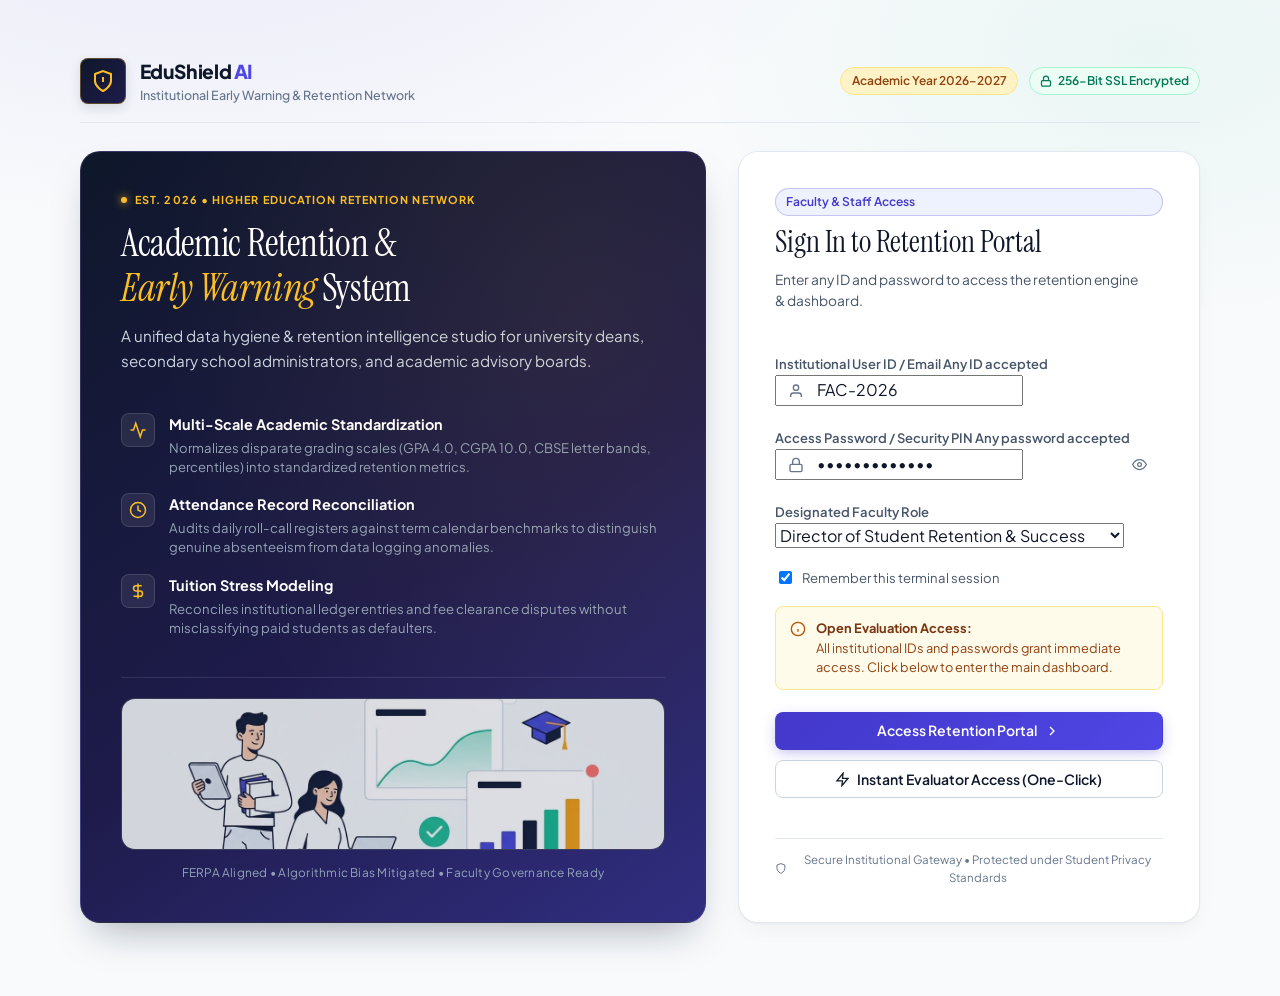
==== index.html @ 56a429da "Support root static files and robust fallback serving for Vercel deployment" ====
<!DOCTYPE html>
<html lang="en">

<head>
  <meta charset="UTF-8">
  <meta name="viewport" content="width=device-width, initial-scale=1.0">
  <meta name="theme-color" content="#0f172a">
  <title>Faculty Portal Sign In &mdash; EduShield AI</title>
  <meta name="description"
    content="Authorized institutional sign-in for EduShield AI Student Dropout Predictor and Python Data Cleaning Studio.">
  <link rel="icon" href="favicon.ico" sizes="any">
  <link rel="icon" type="image/svg+xml" href="favicon.svg">
  <link rel="preconnect" href="https://fonts.googleapis.com">
  <link rel="preconnect" href="https://fonts.gstatic.com" crossorigin>
  <link
    href="https://fonts.googleapis.com/css2?family=Instrument+Serif:ital@0;1&family=JetBrains+Mono:wght@400;500;600&family=Plus+Jakarta+Sans:wght@400;500;600;700;800&display=swap"
    rel="stylesheet">
  <link rel="stylesheet" href="styles.css?v=2.0">
</head>

<body class="login-page-body">
  <!-- Dedicated Institutional Login Portal -->
  <div id="login-portal" class="login-portal" role="region" aria-label="Institutional Authentication Portal">
    <div class="login-container">

      <div class="login-top-bar">
        <div class="institutional-brand">
          <span class="institutional-crest" aria-hidden="true">
            <svg viewBox="0 0 24 24" width="24" height="24" fill="none" stroke="currentColor" stroke-width="2">
              <path d="M12 22s8-4 8-10V5l-8-3-8 3v7c0 6 8 10 8 10z" />
              <path d="M12 8v5M12 16h.01" />
            </svg>
          </span>
          <div>
            <span class="institutional-title">EduShield <span class="brand-accent">AI</span></span>
            <span class="institutional-sub">Institutional Early Warning &amp; Retention Network</span>
          </div>
        </div>
        <div class="institutional-meta">
          <span class="badge badge-classic-gold">Academic Year 2026–2027</span>
          <span class="badge badge-teal">
            <svg viewBox="0 0 24 24" width="12" height="12" fill="none" stroke="currentColor" stroke-width="2.5">
              <rect width="18" height="11" x="3" y="11" rx="2" ry="2" />
              <path d="M7 11V7a5 5 0 0 1 10 0v4" />
            </svg>
            256-Bit SSL Encrypted
          </span>
        </div>
      </div>

      <div class="login-grid">
        <!-- Classic Editorial Column -->
        <div class="login-editorial">
          <div class="editorial-header">
            <div class="editorial-crest-tag">
              <span class="crest-dot"></span>
              <span>EST. 2026 &bull; HIGHER EDUCATION RETENTION NETWORK</span>
            </div>
            <h1 class="editorial-title">
              Academic Retention &amp; <em>Early Warning</em> System
            </h1>
            <p class="editorial-lead">
              A unified data hygiene &amp; retention intelligence studio for university deans, secondary school
              administrators, and academic advisory boards.
            </p>
          </div>

          <div class="editorial-features">
            <div class="editorial-feature-item">
              <span class="feat-icon" aria-hidden="true">
                <svg viewBox="0 0 24 24" width="18" height="18" fill="none" stroke="currentColor" stroke-width="2">
                  <path d="M22 12h-4l-3 9L9 3l-3 9H2" />
                </svg>
              </span>
              <div>
                <strong>Multi-Scale Academic Standardization</strong>
                <p>Normalizes disparate grading scales (GPA 4.0, CGPA 10.0, CBSE letter bands, percentiles) into
                  standardized retention metrics.</p>
              </div>
            </div>
            <div class="editorial-feature-item">
              <span class="feat-icon" aria-hidden="true">
                <svg viewBox="0 0 24 24" width="18" height="18" fill="none" stroke="currentColor" stroke-width="2">
                  <circle cx="12" cy="12" r="10" />
                  <polyline points="12 6 12 12 16 14" />
                </svg>
              </span>
              <div>
                <strong>Attendance Record Reconciliation</strong>
                <p>Audits daily roll-call registers against term calendar benchmarks to distinguish genuine absenteeism
                  from data logging anomalies.</p>
              </div>
            </div>
            <div class="editorial-feature-item">
              <span class="feat-icon" aria-hidden="true">
                <svg viewBox="0 0 24 24" width="18" height="18" fill="none" stroke="currentColor" stroke-width="2">
                  <path d="M12 2v20M17 5H9.5a3.5 3.5 0 0 0 0 7h5a3.5 3.5 0 0 1 0 7H6" />
                </svg>
              </span>
              <div>
                <strong>Tuition Stress Modeling</strong>
                <p>Reconciles institutional ledger entries and fee clearance disputes without misclassifying paid
                  students as defaulters.</p>
              </div>
            </div>
          </div>

          <div class="editorial-footer">
            <div class="editorial-illustration-frame">
              <picture>
                <source srcset="assets/hero-illustration.webp" type="image/webp">
                <img src="assets/hero-illustration.jpg" alt="Institutional retention analytics workspace" width="480"
                  height="150" loading="lazy" class="editorial-thumb">
              </picture>
            </div>
            <div class="editorial-compliance-note">
              <span>FERPA Aligned</span> &bull; <span>Algorithmic Bias Mitigated</span> &bull; <span>Faculty Governance
                Ready</span>
            </div>
          </div>
        </div>

        <!-- Classic Login Form Card -->
        <div class="login-card card">
          <div class="login-card-header">
            <span class="badge badge-indigo">Faculty &amp; Staff Access</span>
            <h2 class="login-card-title">Sign In to Retention Portal</h2>
            <p class="login-card-sub">Enter any ID and password to access the retention engine &amp; dashboard.</p>
          </div>

          <form id="login-form" class="login-form" autocomplete="on">
            <div class="form-group">
              <label for="login-id-input" class="field-label">
                <span>Institutional User ID / Email</span>
                <span class="field-hint">Any ID accepted</span>
              </label>
              <div class="input-with-icon">
                <span class="input-icon" aria-hidden="true">
                  <svg viewBox="0 0 24 24" width="16" height="16" fill="none" stroke="currentColor" stroke-width="2">
                    <path d="M20 21v-2a4 4 0 0 0-4-4H8a4 4 0 0 0-4 4v2" />
                    <circle cx="12" cy="7" r="4" />
                  </svg>
                </span>
                <input type="text" id="login-id-input" name="username" class="input-field"
                  placeholder="e.g. FAC-2026 or dean@institution.edu" autocomplete="username" value="FAC-2026" required>
              </div>
            </div>

            <div class="form-group">
              <label for="login-password-input" class="field-label">
                <span>Access Password / Security PIN</span>
                <span class="field-hint">Any password accepted</span>
              </label>
              <div class="input-with-icon">
                <span class="input-icon" aria-hidden="true">
                  <svg viewBox="0 0 24 24" width="16" height="16" fill="none" stroke="currentColor" stroke-width="2">
                    <rect width="18" height="11" x="3" y="11" rx="2" ry="2" />
                    <path d="M7 11V7a5 5 0 0 1 10 0v4" />
                  </svg>
                </span>
                <input type="password" id="login-password-input" name="password" class="input-field"
                  placeholder="&bull;&bull;&bull;&bull;&bull;&bull;&bull;&bull;" autocomplete="current-password"
                  value="Retention2026" required>
                <button type="button" class="btn-toggle-pw" id="toggle-pw-btn" aria-label="Toggle password visibility">
                  <svg viewBox="0 0 24 24" width="15" height="15" fill="none" stroke="currentColor" stroke-width="2">
                    <path d="M1 12s4-8 11-8 11 8 11 8-4 8-11 8-11-8-11-8z" />
                    <circle cx="12" cy="12" r="3" />
                  </svg>
                </button>
              </div>
            </div>

            <div class="form-group">
              <label for="login-role-select" class="field-label">Designated Faculty Role</label>
              <select id="login-role-select" class="input-field select-field">
                <option value="Director of Student Retention &amp; Success" selected>Director of Student Retention &amp;
                  Success</option>
                <option value="Academic Advisory &amp; Counseling Board">Academic Advisory &amp; Counseling Board
                </option>
                <option value="Registrar &amp; Student Records Administration">Registrar &amp; Student Records
                  Administration</option>
                <option value="School Principal / Department Dean">School Principal / Department Dean</option>
                <option value="Faculty Homeroom Advisor">Faculty Homeroom Advisor</option>
              </select>
            </div>

            <div class="login-options-row">
              <label class="checkbox-label">
                <input type="checkbox" id="login-remember-checkbox" checked>
                <span>Remember this terminal session</span>
              </label>
              <button type="button" class="btn-link" id="sign-out-btn" style="display:none;">Clear Session</button>
            </div>

            <!-- Open Access Assurance Box -->
            <div class="evaluation-callout">
              <div class="callout-icon" aria-hidden="true">
                <svg viewBox="0 0 24 24" width="16" height="16" fill="none" stroke="currentColor" stroke-width="2">
                  <circle cx="12" cy="12" r="10" />
                  <line x1="12" y1="16" x2="12" y2="12" />
                  <line x1="12" y1="8" x2="12.01" y2="8" />
                </svg>
              </div>
              <div class="callout-text">
                <strong>Open Evaluation Access:</strong>
                <span>All institutional IDs and passwords grant immediate access. Click below to enter the main
                  dashboard.</span>
              </div>
            </div>

            <div class="login-actions">
              <button type="submit" class="btn btn-primary btn-block" id="login-submit-btn">
                <span>Access Retention Portal</span>
                <svg viewBox="0 0 24 24" width="16" height="16" fill="none" stroke="currentColor" stroke-width="2">
                  <polyline points="9 18 15 12 9 6" />
                </svg>
              </button>
              <button type="button" class="btn btn-secondary btn-block" id="quick-demo-btn">
                <svg viewBox="0 0 24 24" width="15" height="15" fill="none" stroke="currentColor" stroke-width="2">
                  <polygon points="13 2 3 14 12 14 11 22 21 10 12 10 13 2" />
                </svg>
                <span>Instant Evaluator Access (One-Click)</span>
              </button>
            </div>
          </form>

          <div class="login-card-footer">
            <span class="security-text">
              <svg viewBox="0 0 24 24" width="13" height="13" fill="none" stroke="currentColor" stroke-width="2">
                <path d="M12 22s8-4 8-10V5l-8-3-8 3v7c0 6 8 10 8 10z" />
              </svg>
              Secure Institutional Gateway &bull; Protected under Student Privacy Standards
            </span>
          </div>
        </div>
      </div>
    </div>
  </div>

  <script>
    'use strict';
    (function () {
      const loginForm = document.getElementById('login-form');
      const loginIdInput = document.getElementById('login-id-input');
      const loginPasswordInput = document.getElementById('login-password-input');
      const loginRoleSelect = document.getElementById('login-role-select');
      const loginRememberCheckbox = document.getElementById('login-remember-checkbox');
      const loginSubmitBtn = document.getElementById('login-submit-btn');
      const quickDemoBtn = document.getElementById('quick-demo-btn');
      const togglePwBtn = document.getElementById('toggle-pw-btn');

      function performLogin(idVal, roleVal, remember) {
        const id = (idVal || '').trim() || 'FAC-2026';
        const role = roleVal || 'Director of Student Retention & Success';
        const user = {
          id: id,
          role: role,
          loginTime: new Date().toLocaleTimeString([], { hour: '2-digit', minute: '2-digit' })
        };

        if (loginSubmitBtn) {
          loginSubmitBtn.disabled = true;
          loginSubmitBtn.innerHTML = `
            <span class="btn-spinner" aria-hidden="true" style="inline-size:16px;block-size:16px;border:2px solid #fff;border-inline-end-color:transparent;border-radius:50%;display:inline-block;animation:spin 0.6s linear infinite;margin-inline-end:0.5rem;"></span>
            <span>Authenticating... Redirecting</span>
          `;
        }

        try {
          sessionStorage.setItem('edushield_user', JSON.stringify(user));
          if (remember) {
            localStorage.setItem('edushield_user', JSON.stringify(user));
          }
        } catch (e) {
          console.warn('Storage unavailable', e);
        }

        // Navigate to the main dashboard page
        setTimeout(() => {
          const isGitHubPages = window.location.hostname.includes('github.io');
          window.location.href = isGitHubPages ? 'dashboard.html' : '/dashboard';
        }, 250);
      }

      if (loginForm) {
        loginForm.addEventListener('submit', function (e) {
          e.preventDefault();
          const id = loginIdInput ? loginIdInput.value : '';
          const role = loginRoleSelect ? loginRoleSelect.value : '';
          const remember = loginRememberCheckbox ? loginRememberCheckbox.checked : true;
          performLogin(id, role, remember);
        });
      }

      if (quickDemoBtn) {
        quickDemoBtn.addEventListener('click', function (e) {
          e.preventDefault();
          performLogin('FAC-2026', 'Director of Student Retention & Success', true);
        });
      }

      if (togglePwBtn && loginPasswordInput) {
        togglePwBtn.addEventListener('click', function () {
          const isPw = loginPasswordInput.type === 'password';
          loginPasswordInput.type = isPw ? 'text' : 'password';
          togglePwBtn.innerHTML = isPw
            ? `<svg viewBox="0 0 24 24" width="15" height="15" fill="none" stroke="currentColor" stroke-width="2"><path d="M17.94 17.94A10.07 10.07 0 0 1 12 20c-7 0-11-8-11-8a18.45 18.45 0 0 1 5.06-5.94M9.9 4.24A9.12 9.12 0 0 1 12 4c7 0 11 8 11 8a18.5 18.5 0 0 1-2.16 3.19m-6.72-1.07a3 3 0 1 1-4.24-4.24"/><line x1="1" y1="1" x2="23" y2="23"/></svg>`
            : `<svg viewBox="0 0 24 24" width="15" height="15" fill="none" stroke="currentColor" stroke-width="2"><path d="M1 12s4-8 11-8 11 8 11 8-4 8-11 8-11-8-11-8z"/><circle cx="12" cy="12" r="3"/></svg>`;
        });
      }
    })();
  </script>
</body>

</html>
---- styles.css ----
@layer reset, base, theme, components, utilities;

@layer theme {
  :root {
    color-scheme: light;

    /* Surfaces & Canvas */
    --bg-canvas: #f8fafc;
    --bg-elevated: #ffffff;
    --bg-subtle: #f1f5f9;
    --bg-indigo-wash: #eef2ff;
    --border-hairline: #e2e8f0;
    --border-strong: #cbd5e1;

    /* Ink & Typography */
    --ink-primary: #0f172a;
    --ink-secondary: #475569;
    --ink-muted: #64748b;

    /* Brand & Semantic Accents */
    --brand: #4338ca;
    --brand-bright: #4f46e5;
    --brand-ink: #ffffff;

    --risk-high: #be123c;
    --risk-high-bg: #fff1f2;
    --risk-high-border: #fecdd3;

    --risk-med: #b45309;
    --risk-med-bg: #fffbeb;
    --risk-med-border: #fde68a;

    --risk-low: #047857;
    --risk-low-bg: #ecfdf5;
    --risk-low-border: #a7f3d0;

    /* Shadows & Radius */
    --shadow-card: 0 1px 2px rgb(15 23 42 / 0.04), 0 8px 24px -6px rgb(15 23 42 / 0.06);
    --shadow-hover: 0 4px 12px rgb(15 23 42 / 0.06), 0 16px 32px -10px rgb(67 56 202 / 0.12);
    --radius-sm: 0.5rem;
    --radius-md: 0.875rem;
    --radius-lg: 1.25rem;

    --font-sans: "Plus Jakarta Sans", -apple-system, BlinkMacSystemFont, "Segoe UI", Roboto, sans-serif;
    --font-serif: "Instrument Serif", Georgia, "Times New Roman", serif;
    --font-mono: "JetBrains Mono", ui-monospace, SFMono-Regular, Menlo, Consolas, monospace;
  }
}

@layer reset {
  html {
    box-sizing: border-box;
    scroll-behavior: smooth;
  }

  body, h1, h2, h3, h4, p, figure, ul, ol, dl, dd {
    margin: 0;
  }

  img, svg, picture, canvas {
    display: block;
    max-inline-size: 100%;
  }

  button, input, select, textarea {
    font: inherit;
    color: inherit;
  }
}

@layer base {
  html {
    overflow-x: hidden;
    max-inline-size: 100vw;
    -webkit-text-size-adjust: 100%;
  }

  body {
    font-family: var(--font-sans);
    background-color: var(--bg-canvas);
    background-image:
      radial-gradient(ellipse 80% 50% at 15% -10%, color-mix(in oklab, var(--brand) 8%, transparent), transparent 65%),
      radial-gradient(ellipse 60% 45% at 90% 5%, color-mix(in oklab, #10b981 6%, transparent), transparent 60%);
    color: var(--ink-primary);
    line-height: 1.55;
    min-block-size: 100dvh;
    overflow-x: hidden;
    -webkit-font-smoothing: antialiased;
  }

  h1, h2, h3, th {
    text-wrap: balance;
  }

  p {
    text-wrap: pretty;
  }

  code {
    font-family: var(--font-mono);
    font-size: 0.88em;
    background: var(--bg-subtle);
    padding-inline: 0.35em;
    padding-block: 0.1em;
    border-radius: 0.3rem;
  }

  :focus-visible {
    outline: 2px solid var(--brand-bright);
    outline-offset: 2px;
  }
}

@layer components {
  .skip-link {
    position: absolute;
    inset-block-start: -100px;
    inset-inline-start: 1rem;
    z-index: 100;
    background: var(--brand);
    color: var(--brand-ink);
    padding: 0.65rem 1rem;
    border-radius: var(--radius-sm);
    text-decoration: none;
    font-weight: 600;
  }
  .skip-link:focus {
    inset-block-start: 0.75rem;
  }

  .container {
    inline-size: min(1280px, 100% - 2rem);
    margin-inline: auto;
  }

  /* Header */
  .site-header {
    position: sticky;
    inset-block-start: 0;
    z-index: 30;
    background: color-mix(in oklab, var(--bg-elevated) 86%, transparent);
    backdrop-filter: blur(12px);
    border-block-end: 1px solid var(--border-hairline);
  }

  .header-inner {
    display: flex;
    flex-wrap: wrap;
    align-items: center;
    justify-content: space-between;
    gap: 1rem;
    padding-block: 0.85rem;
  }

  .brand-lockup {
    display: flex;
    align-items: center;
    gap: 0.75rem;
  }

  .brand-mark {
    display: grid;
    place-items: center;
    inline-size: 2.35rem;
    block-size: 2.35rem;
    border-radius: 0.65rem;
    background: linear-gradient(135deg, var(--brand), #6366f1);
    color: #ffffff;
    box-shadow: 0 4px 12px rgb(67 56 202 / 0.28);
  }

  .brand-title {
    display: block;
    font-weight: 800;
    font-size: 1.08rem;
    letter-spacing: -0.02em;
  }

  .brand-accent {
    color: var(--brand-bright);
  }

  .brand-subtitle {
    display: block;
    font-size: 0.76rem;
    color: var(--ink-muted);
  }

  .header-actions {
    display: flex;
    flex-wrap: wrap;
    align-items: center;
    gap: 0.55rem;
  }

  .status-pill {
    display: inline-flex;
    align-items: center;
    gap: 0.45rem;
    padding: 0.35rem 0.75rem;
    border-radius: 999px;
    background: var(--bg-indigo-wash);
    color: var(--brand);
    font-size: 0.78rem;
    font-weight: 600;
    border: 1px solid color-mix(in oklab, var(--brand) 25%, transparent);
  }

  .status-dot {
    inline-size: 0.5rem;
    block-size: 0.5rem;
    border-radius: 50%;
    background: #10b981;
  }

  .status-pill.is-loading .status-dot {
    background: #f59e0b;
  }

  @media (prefers-reduced-motion: no-preference) {
    .status-pill.is-loading .status-dot {
      animation: pulse-dot 1s ease-in-out infinite;
    }
  }

  @keyframes pulse-dot {
    0%, 100% { transform: scale(1); opacity: 1; }
    50% { transform: scale(1.45); opacity: 0.55; }
  }

  /* Buttons */
  .btn {
    display: inline-flex;
    align-items: center;
    justify-content: center;
    gap: 0.45rem;
    min-block-size: 2.35rem;
    padding-inline: 0.95rem;
    padding-block: 0.45rem;
    border-radius: var(--radius-sm);
    font-size: 0.875rem;
    font-weight: 600;
    border: 1px solid transparent;
    cursor: pointer;
    transition: background-color 0.16s ease, border-color 0.16s ease, transform 0.14s ease, box-shadow 0.16s ease;
  }

  .btn:disabled {
    opacity: 0.5;
    cursor: not-allowed;
  }

  .btn-sm {
    min-block-size: 2.05rem;
    padding-inline: 0.75rem;
    font-size: 0.8125rem;
  }

  .btn-primary {
    background: linear-gradient(135deg, var(--brand), var(--brand-bright));
    color: var(--brand-ink);
    box-shadow: 0 4px 14px -2px rgb(67 56 202 / 0.35);
  }

  .btn-primary:hover:not(:disabled) {
    box-shadow: 0 6px 20px -2px rgb(67 56 202 / 0.45);
  }

  @media (prefers-reduced-motion: no-preference) {
    .btn-primary:hover:not(:disabled) {
      transform: translateY(-1px);
    }
  }

  .btn-secondary {
    background: var(--bg-elevated);
    color: var(--ink-primary);
    border-color: var(--border-strong);
  }

  .btn-secondary:hover:not(:disabled) {
    background: var(--bg-subtle);
  }

  .btn-icon {
    padding-inline: 0.55rem;
    background: var(--bg-elevated);
    border-color: var(--border-hairline);
    color: var(--ink-secondary);
  }

  .btn-icon:hover:not(:disabled) {
    background: var(--bg-subtle);
    color: var(--ink-primary);
  }

  /* Main layout */
  .page-shell {
    display: grid;
    gap: 1.5rem;
    padding-block: 1.75rem 3rem;
  }

  .card {
    background: var(--bg-elevated);
    border: 1px solid var(--border-hairline);
    border-radius: var(--radius-lg);
    box-shadow: var(--shadow-card);
  }

  /* Hero */
  .hero-card {
    display: grid;
    grid-template-columns: 1.25fr 0.9fr;
    gap: 2rem;
    align-items: center;
    padding: clamp(1.35rem, 3vw, 2.35rem);
    background: linear-gradient(145deg, var(--bg-elevated) 58%, var(--bg-indigo-wash));
    border: 1px solid var(--border-hairline);
    border-radius: var(--radius-lg);
    box-shadow: var(--shadow-card);
  }

  .eyebrow-row {
    display: flex;
    flex-wrap: wrap;
    gap: 0.5rem;
    margin-block-end: 0.9rem;
  }

  .hero-title {
    font-size: clamp(1.75rem, 1.15rem + 2.2vw, 2.85rem);
    line-height: 1.12;
    font-weight: 800;
    letter-spacing: -0.028em;
    margin-block-end: 0.85rem;
  }

  .hero-title em {
    font-family: var(--font-serif);
    font-style: italic;
    font-weight: 400;
    font-size: 1.14em;
    color: var(--brand-bright);
  }

  .hero-lead {
    color: var(--ink-secondary);
    max-inline-size: 62ch;
    font-size: 0.98rem;
    margin-block-end: 1.25rem;
  }

  .pipeline-pills {
    display: flex;
    flex-wrap: wrap;
    gap: 0.5rem;
  }

  .stage-chip {
    display: inline-flex;
    align-items: center;
    gap: 0.45rem;
    padding: 0.35rem 0.72rem;
    border-radius: 999px;
    font-size: 0.78rem;
    font-weight: 600;
    background: var(--bg-elevated);
    border: 1px solid var(--border-hairline);
    color: var(--ink-secondary);
  }

  .stage-num {
    font-family: var(--font-mono);
    font-size: 0.72rem;
    color: var(--brand-bright);
    font-weight: 700;
  }

  .hero-visual {
    border-radius: var(--radius-md);
    overflow: clip;
    border: 1px solid var(--border-hairline);
    background: #f8fafc;
  }

  .hero-visual img {
    inline-size: 100%;
    block-size: auto;
    aspect-ratio: 4 / 3;
    object-fit: cover;
  }

  /* Badges */
  .badge {
    display: inline-flex;
    align-items: center;
    gap: 0.35rem;
    padding: 0.25rem 0.65rem;
    border-radius: 999px;
    font-size: 0.75rem;
    font-weight: 600;
    border: 1px solid transparent;
  }

  .badge-indigo {
    background: var(--bg-indigo-wash);
    color: var(--brand);
    border-color: color-mix(in oklab, var(--brand) 24%, transparent);
  }

  .badge-teal, .badge-low {
    background: var(--risk-low-bg);
    color: var(--risk-low);
    border-color: var(--risk-low-border);
  }

  .badge-amber, .badge-medium {
    background: var(--risk-med-bg);
    color: var(--risk-med);
    border-color: var(--risk-med-border);
  }

  .badge-rose, .badge-high {
    background: var(--risk-high-bg);
    color: var(--risk-high);
    border-color: var(--risk-high-border);
  }

  .badge-neutral {
    background: var(--bg-subtle);
    color: var(--ink-secondary);
    border-color: var(--border-hairline);
  }

  /* Control Deck */
  .control-deck {
    padding: 1.35rem 1.5rem;
  }

  .control-deck-header {
    display: flex;
    flex-wrap: wrap;
    justify-content: space-between;
    align-items: flex-start;
    gap: 0.75rem;
    margin-block-end: 1.15rem;
  }

  .section-heading {
    font-size: 1.12rem;
    font-weight: 700;
    letter-spacing: -0.015em;
  }

  .section-sub {
    font-size: 0.875rem;
    color: var(--ink-secondary);
  }

  .dataset-meta-chip {
    font-family: var(--font-mono);
    font-size: 0.78rem;
    padding: 0.35rem 0.75rem;
    border-radius: 999px;
    background: var(--bg-subtle);
    border: 1px solid var(--border-hairline);
    color: var(--ink-secondary);
  }

  .control-grid {
    display: grid;
    grid-template-columns: repeat(2, minmax(0, 1fr));
    gap: 1.25rem;
  }

  .control-block {
    display: flex;
    flex-direction: column;
    gap: 0.45rem;
  }

  .field-label {
    font-size: 0.8125rem;
    font-weight: 600;
    color: var(--ink-secondary);
  }

  .mt-sm { margin-block-start: 0.35rem; }
  .mt-md { margin-block-start: 1.25rem; }

  .form-control {
    inline-size: 100%;
    box-sizing: border-box;
    min-block-size: 2.5rem;
    padding-inline: 0.78rem;
    padding-block: 0.45rem;
    background: var(--bg-canvas);
    border: 1px solid var(--border-strong);
    border-radius: var(--radius-sm);
    font-size: 0.875rem;
    color: var(--ink-primary);
  }

  .dropzone {
    margin-block-start: 0.45rem;
    display: flex;
    align-items: center;
    gap: 0.85rem;
    padding: 0.95rem 1.1rem;
    border: 1.5px dashed var(--border-strong);
    border-radius: var(--radius-md);
    background: var(--bg-canvas);
    cursor: pointer;
    transition: border-color 0.16s ease, background-color 0.16s ease;
  }

  .dropzone:hover, .dropzone.is-dragover {
    border-color: var(--brand-bright);
    background: var(--bg-indigo-wash);
  }

  .dropzone strong {
    display: block;
    font-size: 0.875rem;
  }

  .dropzone span {
    display: block;
    font-size: 0.76rem;
    color: var(--ink-muted);
  }

  .run-row {
    margin-block-start: auto;
    padding-block-start: 0.45rem;
  }

  .btn-run {
    inline-size: 100%;
    min-block-size: 2.75rem;
    font-size: 0.94rem;
  }

  .alert-banner {
    margin-block-start: 1rem;
    padding: 0.75rem 1rem;
    border-radius: var(--radius-sm);
    background: var(--risk-high-bg);
    color: var(--risk-high);
    border: 1px solid var(--risk-high-border);
    font-size: 0.875rem;
    font-weight: 500;
  }

  /* KPI Grid */
  .kpi-grid {
    display: grid;
    grid-template-columns: repeat(auto-fit, minmax(230px, 1fr));
    gap: 1rem;
  }

  .kpi-card {
    padding: 1.15rem 1.25rem;
    background: var(--bg-elevated);
    border: 1px solid var(--border-hairline);
    border-block-start: 3px solid var(--brand-bright);
    border-radius: var(--radius-md);
    box-shadow: var(--shadow-card);
  }

  .kpi-rose { border-block-start-color: #ef4444; }
  .kpi-emerald { border-block-start-color: #10b981; }
  .kpi-amber { border-block-start-color: #f59e0b; }

  .kpi-head {
    display: flex;
    justify-content: space-between;
    align-items: center;
    margin-block-end: 0.45rem;
  }

  .kpi-label {
    font-size: 0.8rem;
    font-weight: 600;
    color: var(--ink-secondary);
  }

  .kpi-icon {
    color: var(--ink-muted);
  }

  .kpi-value {
    font-size: clamp(1.45rem, 1.15rem + 1vw, 1.9rem);
    font-weight: 800;
    letter-spacing: -0.025em;
    margin-block-end: 0.25rem;
  }

  .kpi-sub {
    font-size: 0.79rem;
    color: var(--ink-muted);
  }

  /* Tabs */
  .tablist {
    display: flex;
    overflow-x: auto;
    gap: 0.25rem;
    border-block-end: 1px solid var(--border-hairline);
    margin-block-end: 1.25rem;
    scrollbar-width: thin;
  }

  .tablist [role="tab"] {
    position: relative;
    flex: none;
    background: transparent;
    border: 0;
    padding: 0.8rem 1.05rem;
    font-size: 0.9rem;
    font-weight: 600;
    color: var(--ink-secondary);
    cursor: pointer;
    white-space: nowrap;
  }

  .tablist [role="tab"]:hover {
    color: var(--ink-primary);
  }

  .tablist [role="tab"][aria-selected="true"] {
    color: var(--brand-bright);
  }

  .tablist [role="tab"][aria-selected="true"]::after {
    content: "";
    position: absolute;
    inset-inline: 0.5rem;
    inset-block-end: 0;
    border-block-end: 3px solid var(--brand-bright);
  }

  .tab-panel[hidden] {
    display: none;
  }

  /* Bento & Panels */
  .analytics-bento {
    display: grid;
    grid-template-columns: repeat(2, minmax(0, 1fr));
    gap: 1.25rem;
  }

  .span-2 {
    grid-column: span 2;
  }

  .panel-card {
    padding: 1.35rem;
  }

  .card-head {
    display: flex;
    flex-wrap: wrap;
    justify-content: space-between;
    align-items: flex-start;
    gap: 0.75rem;
    margin-block-end: 1rem;
  }

  .card-head h3 {
    font-size: 1.02rem;
    font-weight: 700;
  }

  .card-sub {
    font-size: 0.8125rem;
    color: var(--ink-muted);
  }

  /* Charts & Bars */
  .donut-layout {
    display: flex;
    flex-wrap: wrap;
    align-items: center;
    gap: 1.5rem;
  }

  .donut-legend {
    display: grid;
    gap: 0.65rem;
    flex: 1 1 180px;
  }

  .donut-legend-row {
    display: flex;
    justify-content: space-between;
    align-items: center;
    padding: 0.5rem 0.7rem;
    border-radius: var(--radius-sm);
    background: var(--bg-canvas);
    border: 1px solid var(--border-hairline);
    font-size: 0.85rem;
  }

  .bars-stack {
    display: grid;
    gap: 0.85rem;
  }

  .bar-row-meta {
    display: flex;
    justify-content: space-between;
    font-size: 0.82rem;
    font-weight: 600;
    margin-block-end: 0.3rem;
  }

  .bar-track {
    inline-size: 100%;
    block-size: 0.6rem;
    border-radius: 999px;
    background: var(--bg-subtle);
    overflow: hidden;
  }

  .bar-fill {
    block-size: 100%;
    border-radius: inherit;
    background: var(--brand-bright);
    transition: inline-size 0.35s ease;
  }

  .bar-fill.is-emerald { background: #10b981; }
  .bar-fill.is-amber { background: #f59e0b; }
  .bar-fill.is-rose { background: #ef4444; }

  .legend-inline {
    display: flex;
    flex-wrap: wrap;
    gap: 0.85rem;
    font-size: 0.8rem;
    color: var(--ink-secondary);
  }

  .legend-item {
    display: inline-flex;
    align-items: center;
    gap: 0.35rem;
  }

  .dot {
    inline-size: 0.6rem;
    block-size: 0.6rem;
    border-radius: 50%;
  }
  .dot-high { background: #ef4444; }
  .dot-med { background: #f59e0b; }
  .dot-low { background: #10b981; }

  .chart-box {
    inline-size: 100%;
    overflow-x: auto;
  }

  .scatter-dot {
    cursor: pointer;
    transition: r 0.15s ease, opacity 0.15s ease;
  }

  .scatter-dot:hover {
    opacity: 0.85;
  }

  .cv-metrics-row {
    display: flex;
    flex-wrap: wrap;
    gap: 0.65rem;
    margin-block-start: 1.15rem;
    padding-block-start: 1rem;
    border-block-start: 1px solid var(--border-hairline);
  }

  .cv-chip {
    padding: 0.35rem 0.65rem;
    border-radius: var(--radius-sm);
    background: var(--bg-canvas);
    border: 1px solid var(--border-hairline);
    font-family: var(--font-mono);
    font-size: 0.76rem;
  }

  /* Cleaning Tab */
  .cleaning-hero-strip {
    display: grid;
    grid-template-columns: 1.35fr 0.75fr;
    gap: 1.5rem;
    align-items: center;
    padding: 1.35rem 1.5rem;
    margin-block-end: 1.25rem;
  }

  .cleaning-hero-copy h3 {
    font-size: 1.2rem;
    margin-block: 0.5rem 0.45rem;
  }

  .cleaning-hero-copy p {
    font-size: 0.9rem;
    color: var(--ink-secondary);
    margin-block-end: 1rem;
  }

  .cleaning-counters {
    display: flex;
    flex-wrap: wrap;
    gap: 0.65rem;
  }

  .cleaning-visual {
    border-radius: var(--radius-md);
    overflow: clip;
    border: 1px solid var(--border-hairline);
    background: #ffffff;
  }

  .cleaning-visual img {
    aspect-ratio: 4 / 3;
    inline-size: 100%;
    block-size: auto;
    object-fit: cover;
  }

  .audit-grid {
    display: grid;
    grid-template-columns: repeat(2, minmax(0, 1fr));
    gap: 1.25rem;
  }

  /* Tables */
  .table-wrapper {
    overflow: auto;
    max-inline-size: 100%;
    max-block-size: 420px;
    scrollbar-gutter: stable;
    border: 1px solid var(--border-hairline);
    border-radius: var(--radius-sm);
  }

  .directory-wrapper {
    max-block-size: 620px;
    container-type: inline-size;
  }

  table {
    inline-size: 100%;
    border-collapse: separate;
    border-spacing: 0;
    font-size: 0.85rem;
  }

  thead th {
    position: sticky;
    inset-block-start: 0;
    z-index: 2;
    background: var(--bg-subtle);
    color: var(--ink-secondary);
    text-align: start;
    font-weight: 700;
    font-size: 0.76rem;
    text-transform: uppercase;
    letter-spacing: 0.04em;
    padding: 0.68rem 0.8rem;
    border-block-end: 1px solid var(--border-strong);
    white-space: nowrap;
  }

  th:has(> .sort-btn) {
    padding: 0;
  }

  .sort-btn {
    display: flex;
    align-items: center;
    justify-content: space-between;
    gap: 0.4rem;
    inline-size: 100%;
    min-block-size: 2.35rem;
    padding: 0.55rem 0.8rem;
    border: 0;
    background: transparent;
    color: inherit;
    font: inherit;
    text-transform: inherit;
    letter-spacing: inherit;
    cursor: pointer;
  }

  .sort-btn:hover {
    color: var(--ink-primary);
  }

  th[aria-sort="ascending"] .sort-ind::after { content: "▲"; font-size: 0.65rem; }
  th[aria-sort="descending"] .sort-ind::after { content: "▼"; font-size: 0.65rem; }
  th:not([aria-sort]) .sort-ind::after { content: "⇅"; opacity: 0.35; font-size: 0.72rem; }

  tbody td {
    padding: 0.72rem 0.8rem;
    border-block-end: 1px solid var(--border-hairline);
    vertical-align: middle;
  }

  tbody tr:hover {
    background: color-mix(in oklab, var(--bg-indigo-wash) 45%, transparent);
  }

  .diff-pair {
    display: flex;
    flex-wrap: wrap;
    align-items: center;
    gap: 0.35rem;
    font-family: var(--font-mono);
    font-size: 0.78rem;
  }

  .raw-strike {
    color: var(--risk-high);
    text-decoration: line-through;
    opacity: 0.85;
  }

  .clean-val {
    font-weight: 600;
    color: var(--ink-primary);
  }

  .cell-flag {
    display: inline-block;
    font-size: 0.68rem;
    padding: 0.1rem 0.42rem;
    border-radius: 0.3rem;
    font-family: var(--font-sans);
    font-weight: 600;
    background: var(--risk-med-bg);
    color: var(--risk-med);
    border: 1px solid var(--risk-med-border);
  }

  .cell-flag-scale {
    background: var(--bg-indigo-wash);
    color: var(--brand);
    border-color: color-mix(in oklab, var(--brand) 24%, transparent);
  }

  .tag-list {
    display: flex;
    flex-wrap: wrap;
    gap: 0.35rem;
  }

  .mini-tag {
    font-size: 0.72rem;
    padding: 0.18rem 0.48rem;
    border-radius: 0.35rem;
    background: var(--bg-subtle);
    color: var(--ink-secondary);
  }

  /* Directory Toolbar */
  .directory-toolbar {
    display: flex;
    flex-wrap: wrap;
    align-items: center;
    gap: 0.75rem;
    margin-block-end: 1rem;
  }

  .search-wrap {
    flex: 1 1 240px;
  }

  .filter-group {
    display: flex;
    flex-wrap: wrap;
    gap: 0.35rem;
  }

  .pill-filter {
    min-block-size: 2.2rem;
    padding-inline: 0.85rem;
    border-radius: 999px;
    border: 1px solid var(--border-strong);
    background: var(--bg-canvas);
    color: var(--ink-secondary);
    font-size: 0.82rem;
    font-weight: 600;
    cursor: pointer;
  }

  .pill-filter.is-active {
    background: var(--brand);
    color: var(--brand-ink);
    border-color: var(--brand);
  }

  .grade-filter-wrap {
    min-inline-size: 145px;
  }

  .toggle-chip {
    display: inline-flex;
    align-items: center;
    gap: 0.45rem;
    font-size: 0.82rem;
    font-weight: 600;
    color: var(--ink-secondary);
    cursor: pointer;
  }

  /* Sandbox Tab */
  .sandbox-grid {
    display: grid;
    grid-template-columns: repeat(2, minmax(0, 1fr));
    gap: 1.25rem;
  }

  .sandbox-form {
    display: grid;
    gap: 0.9rem;
  }

  .form-row-2 {
    display: grid;
    grid-template-columns: repeat(2, minmax(0, 1fr));
    gap: 0.85rem;
  }

  .preset-chips-row {
    display: flex;
    flex-wrap: wrap;
    align-items: center;
    gap: 0.45rem;
  }

  .chip-label {
    font-size: 0.76rem;
    color: var(--ink-muted);
    font-weight: 600;
  }

  .chip-btn {
    border: 1px solid var(--border-strong);
    background: var(--bg-canvas);
    border-radius: 999px;
    padding: 0.3rem 0.7rem;
    font-size: 0.75rem;
    font-weight: 600;
    cursor: pointer;
  }

  .chip-btn:hover {
    border-color: var(--brand-bright);
    background: var(--bg-indigo-wash);
  }

  .sandbox-result-empty {
    padding: 1.5rem;
    border-radius: var(--radius-md);
    border: 1px dashed var(--border-strong);
    color: var(--ink-muted);
    font-size: 0.9rem;
  }

  /* Native Dialog Modal */
  dialog.student-dialog {
    margin: auto;
    padding: 0;
    inline-size: min(740px, 94vw);
    max-block-size: 88dvh;
    border: 1px solid var(--border-strong);
    border-radius: var(--radius-lg);
    background: var(--bg-elevated);
    color: var(--ink-primary);
    box-shadow: 0 24px 60px -12px rgb(15 23 42 / 0.35);
    overscroll-behavior: contain;
  }

  dialog.student-dialog::backdrop {
    background: rgb(15 23 42 / 0.55);
    backdrop-filter: blur(4px);
    overflow: hidden;
    overscroll-behavior: contain;
  }

  .dialog-shell {
    display: grid;
    grid-template-rows: auto 1fr auto;
    max-block-size: 88dvh;
  }

  .dialog-header {
    display: flex;
    justify-content: space-between;
    align-items: flex-start;
    gap: 1rem;
    padding: 1.25rem 1.4rem;
    border-block-end: 1px solid var(--border-hairline);
  }

  .dialog-title {
    font-size: 1.35rem;
    margin-block: 0.35rem 0.15rem;
  }

  .dialog-sub {
    font-size: 0.85rem;
    color: var(--ink-muted);
  }

  .dialog-body {
    overflow-y: auto;
    padding: 1.25rem 1.4rem;
    display: grid;
    gap: 1.1rem;
  }

  .dialog-section {
    padding: 1rem;
    border-radius: var(--radius-md);
    background: var(--bg-canvas);
    border: 1px solid var(--border-hairline);
  }

  .dialog-section h2 {
    font-size: 0.92rem;
    margin-block-end: 0.65rem;
  }

  .dialog-footer {
    display: flex;
    justify-content: flex-end;
    padding: 0.9rem 1.4rem;
    border-block-start: 1px solid var(--border-hairline);
  }

  .site-footer {
    padding-block: 1.5rem 2.25rem;
    border-block-start: 1px solid var(--border-hairline);
    color: var(--ink-muted);
    font-size: 0.82rem;
    text-align: center;
  }

  @media (max-width: 960px) {
    .hero-card,
    .control-grid,
    .analytics-bento,
    .cleaning-hero-strip,
    .audit-grid,
    .sandbox-grid {
      grid-template-columns: 1fr;
    }
    .span-2 {
      grid-column: span 1;
    }
  }

  @media (max-width: 600px) {
    .form-row-2 {
      grid-template-columns: 1fr;
    }
  }

  @media (forced-colors: active) {
    .card, .kpi-card, .badge, .btn {
      border: 1px solid CanvasText;
    }
  }

  /* ==========================================================================
     Classical Institutional Login Portal Theme
     ========================================================================== */
  .login-portal {
    min-block-size: 100dvh;
    display: flex;
    flex-direction: column;
    justify-content: center;
    align-items: center;
    padding-block: 2.5rem 3.5rem;
    padding-inline: 1.25rem;
    position: relative;
    z-index: 10;
  }

  .login-container {
    inline-size: 100%;
    max-inline-size: 1120px;
    margin-inline: auto;
    display: flex;
    flex-direction: column;
    gap: 1.75rem;
  }

  .login-top-bar {
    display: flex;
    align-items: center;
    justify-content: space-between;
    flex-wrap: wrap;
    gap: 1rem;
    padding-block-end: 1rem;
    border-block-end: 1px solid var(--border-hairline);
  }

  .institutional-brand {
    display: flex;
    align-items: center;
    gap: 0.85rem;
  }

  .institutional-crest {
    display: inline-flex;
    align-items: center;
    justify-content: center;
    inline-size: 2.75rem;
    block-size: 2.75rem;
    border-radius: var(--radius-sm);
    background: linear-gradient(135deg, #0f172a 0%, #1e1b4b 100%);
    color: #fbbf24;
    border: 1px solid rgba(251, 191, 36, 0.3);
    box-shadow: 0 4px 12px rgba(15, 23, 42, 0.12);
  }

  .institutional-title {
    display: block;
    font-size: 1.2rem;
    font-weight: 800;
    letter-spacing: -0.02em;
    color: var(--ink-primary);
  }

  .institutional-sub {
    display: block;
    font-size: 0.78rem;
    color: var(--ink-muted);
    font-weight: 500;
  }

  .institutional-meta {
    display: flex;
    align-items: center;
    gap: 0.65rem;
    flex-wrap: wrap;
  }

  .badge-classic-gold {
    background: #fef3c7;
    color: #92400e;
    border: 1px solid #fde68a;
    font-weight: 600;
  }

  .login-grid {
    display: grid;
    grid-template-columns: 1.15fr 0.85fr;
    gap: 2rem;
    align-items: stretch;
  }

  .login-editorial {
    background: linear-gradient(145deg, #0f172a 0%, #1e1b4b 55%, #312e81 100%);
    color: #f8fafc;
    border-radius: var(--radius-lg);
    padding: 2.5rem;
    display: flex;
    flex-direction: column;
    justify-content: space-between;
    gap: 2rem;
    border: 1px solid rgba(255, 255, 255, 0.1);
    box-shadow: 0 20px 40px -15px rgba(15, 23, 42, 0.35);
    position: relative;
    overflow: hidden;
  }

  .login-editorial::before {
    content: "";
    position: absolute;
    inset: 0;
    background-image: radial-gradient(ellipse at 80% 20%, rgba(251, 191, 36, 0.08), transparent 60%);
    pointer-events: none;
  }

  .editorial-header {
    display: flex;
    flex-direction: column;
    gap: 0.85rem;
  }

  .editorial-crest-tag {
    display: inline-flex;
    align-items: center;
    gap: 0.5rem;
    font-size: 0.68rem;
    font-weight: 700;
    letter-spacing: 0.1em;
    color: #fbbf24;
    text-transform: uppercase;
  }

  .crest-dot {
    inline-size: 6px;
    block-size: 6px;
    border-radius: 50%;
    background-color: #fbbf24;
    box-shadow: 0 0 8px #fbbf24;
  }

  .editorial-title {
    font-family: var(--font-serif);
    font-size: 2.35rem;
    font-weight: 400;
    line-height: 1.18;
    color: #ffffff;
    letter-spacing: -0.01em;
  }

  .editorial-title em {
    font-style: italic;
    color: #fbbf24;
  }

  .editorial-lead {
    font-size: 0.95rem;
    color: #cbd5e1;
    line-height: 1.6;
    max-inline-size: 52ch;
  }

  .editorial-features {
    display: flex;
    flex-direction: column;
    gap: 1.1rem;
    margin-block: 0.5rem;
  }

  .editorial-feature-item {
    display: flex;
    align-items: flex-start;
    gap: 0.85rem;
  }

  .feat-icon {
    display: inline-flex;
    align-items: center;
    justify-content: center;
    inline-size: 2rem;
    block-size: 2rem;
    border-radius: var(--radius-sm);
    background: rgba(255, 255, 255, 0.08);
    color: #fbbf24;
    flex-shrink: 0;
    border: 1px solid rgba(255, 255, 255, 0.12);
  }

  .editorial-feature-item strong {
    display: block;
    font-size: 0.9rem;
    color: #ffffff;
    margin-block-end: 0.15rem;
  }

  .editorial-feature-item p {
    font-size: 0.82rem;
    color: #94a3b8;
    line-height: 1.45;
  }

  .editorial-footer {
    display: flex;
    flex-direction: column;
    gap: 0.9rem;
    padding-block-start: 1.25rem;
    border-block-start: 1px solid rgba(255, 255, 255, 0.1);
  }

  .editorial-illustration-frame {
    border-radius: var(--radius-md);
    overflow: hidden;
    border: 1px solid rgba(255, 255, 255, 0.15);
    background: rgba(15, 23, 42, 0.6);
    max-block-size: 150px;
  }

  .editorial-thumb {
    inline-size: 100%;
    block-size: 150px;
    object-fit: cover;
    object-position: center 35%;
    opacity: 0.85;
    transition: opacity 0.3s ease;
  }

  .editorial-thumb:hover {
    opacity: 1;
  }

  .editorial-compliance-note {
    font-size: 0.74rem;
    color: #94a3b8;
    text-align: center;
    letter-spacing: 0.02em;
  }

  .login-card {
    padding: 2.25rem;
    display: flex;
    flex-direction: column;
    justify-content: space-between;
    gap: 1.5rem;
    border: 1px solid var(--border-hairline);
    box-shadow: var(--shadow-card);
  }

  .login-card-header {
    display: flex;
    flex-direction: column;
    gap: 0.5rem;
  }

  .login-card-title {
    font-family: var(--font-serif);
    font-size: 1.9rem;
    font-weight: 400;
    color: var(--ink-primary);
    line-height: 1.2;
  }

  .login-card-sub {
    font-size: 0.86rem;
    color: var(--ink-secondary);
  }

  .login-form {
    display: flex;
    flex-direction: column;
    gap: 1.15rem;
  }

  .input-with-icon {
    position: relative;
    display: flex;
    align-items: center;
  }

  .input-with-icon .input-icon {
    position: absolute;
    inset-inline-start: 0.85rem;
    color: var(--ink-muted);
    pointer-events: none;
    display: inline-flex;
    align-items: center;
  }

  .input-with-icon .input-field {
    padding-inline-start: 2.5rem;
  }

  .btn-toggle-pw {
    position: absolute;
    inset-inline-end: 0.65rem;
    background: transparent;
    border: none;
    padding: 0.35rem;
    color: var(--ink-muted);
    cursor: pointer;
    border-radius: var(--radius-sm);
    display: inline-flex;
    align-items: center;
    justify-content: center;
  }

  .btn-toggle-pw:hover {
    color: var(--ink-primary);
    background: var(--bg-subtle);
  }

  .login-options-row {
    display: flex;
    align-items: center;
    justify-content: space-between;
    font-size: 0.82rem;
    color: var(--ink-secondary);
  }

  .checkbox-label {
    display: inline-flex;
    align-items: center;
    gap: 0.45rem;
    cursor: pointer;
    user-select: none;
  }

  .evaluation-callout {
    display: flex;
    align-items: flex-start;
    gap: 0.65rem;
    padding: 0.75rem 0.9rem;
    background: #fffbeb;
    border: 1px solid #fde68a;
    border-radius: var(--radius-sm);
    font-size: 0.8rem;
    color: #92400e;
    line-height: 1.45;
  }

  .callout-icon {
    color: #b45309;
    flex-shrink: 0;
    margin-block-start: 0.1rem;
  }

  .callout-text strong {
    display: block;
    color: #78350f;
    font-weight: 700;
    margin-block-end: 0.1rem;
  }

  .login-actions {
    display: flex;
    flex-direction: column;
    gap: 0.65rem;
    margin-block-start: 0.25rem;
  }

  .btn-block {
    inline-size: 100%;
    justify-content: center;
  }

  .login-card-footer {
    padding-block-start: 0.75rem;
    border-block-start: 1px solid var(--border-hairline);
    text-align: center;
  }

  .security-text {
    display: inline-flex;
    align-items: center;
    gap: 0.4rem;
    font-size: 0.72rem;
    color: var(--ink-muted);
  }

  /* User Session Pill in Authenticated Header */
  .user-session-pill {
    display: flex;
    align-items: center;
    gap: 0.65rem;
    background: var(--bg-elevated);
    border: 1px solid var(--border-hairline);
    border-radius: 9999px;
    padding: 0.25rem 0.35rem 0.25rem 0.65rem;
    box-shadow: 0 1px 3px rgba(15, 23, 42, 0.05);
  }

  .user-avatar {
    display: inline-flex;
    align-items: center;
    justify-content: center;
    inline-size: 1.75rem;
    block-size: 1.75rem;
    border-radius: 50%;
    background: var(--brand);
    color: #ffffff;
    font-size: 0.68rem;
    font-weight: 700;
    letter-spacing: 0.05em;
  }

  .user-meta {
    display: flex;
    flex-direction: column;
    line-height: 1.15;
    text-align: start;
  }

  .user-id-text {
    font-size: 0.8rem;
    font-weight: 700;
    color: var(--ink-primary);
  }

  .user-role-text {
    font-size: 0.68rem;
    color: var(--ink-muted);
  }

  .btn-xs {
    padding-inline: 0.55rem;
    padding-block: 0.25rem;
    font-size: 0.75rem;
    border-radius: 9999px;
  }

  /* ==========================================================================
     Comprehensive Responsive Overrides: Tablet, Phone & Micro Screens
     ========================================================================== */
  @media (max-width: 960px) {
    .login-grid {
      grid-template-columns: 1fr;
      gap: 1.5rem;
    }
  }

  @media (max-width: 768px) {
    /* Fluid Container */
    .container {
      inline-size: min(100% - 1.25rem, 1280px);
    }

    /* Site Header & Navigation */
    .site-header {
      padding-block: 0.15rem;
    }
    .header-inner {
      padding-block: 0.5rem;
      gap: 0.65rem;
    }
    .brand-mark {
      inline-size: 2.1rem;
      block-size: 2.1rem;
      border-radius: 0.55rem;
    }
    .brand-title {
      font-size: 1rem;
    }
    .brand-subtitle {
      font-size: 0.7rem;
      display: -webkit-box;
      -webkit-line-clamp: 1;
      -webkit-box-orient: vertical;
      overflow: hidden;
    }
    .header-actions {
      inline-size: 100%;
      display: flex;
      flex-wrap: wrap;
      align-items: center;
      gap: 0.4rem;
      justify-content: flex-start;
    }
    .user-session-pill {
      padding-inline: 0.5rem;
      padding-block: 0.25rem;
      gap: 0.45rem;
    }
    .user-role-text {
      display: none;
    }
    .user-avatar {
      inline-size: 1.5rem;
      block-size: 1.5rem;
      font-size: 0.65rem;
    }
    .status-pill {
      font-size: 0.72rem;
      padding-inline: 0.55rem;
      padding-block: 0.25rem;
    }
    #download-template-btn,
    #download-clean-btn {
      flex: 1 1 auto;
      justify-content: center;
      font-size: 0.78rem;
      padding-inline: 0.65rem;
      min-block-size: 38px;
    }

    /* Hero Section */
    .hero-card {
      padding: 1.25rem 1rem;
      gap: 1.25rem;
    }
    .hero-title {
      font-size: clamp(1.35rem, 5vw, 1.85rem);
      line-height: 1.22;
    }
    .hero-lead {
      font-size: 0.88rem;
      line-height: 1.5;
    }
    .pipeline-pills {
      display: flex;
      flex-wrap: wrap;
      gap: 0.35rem;
    }
    .stage-chip {
      font-size: 0.72rem;
      padding: 0.22rem 0.5rem;
    }
    .hero-visual {
      inline-size: 100%;
      text-align: center;
    }
    .hero-visual img {
      inline-size: 100%;
      max-inline-size: 100%;
      block-size: auto;
      max-block-size: 240px;
      object-fit: contain;
    }

    /* Ingestion Deck & Controls */
    .control-deck {
      padding: 1.25rem 1rem;
    }
    .control-deck-header {
      flex-direction: column;
      align-items: flex-start;
      gap: 0.5rem;
    }
    .dropzone {
      padding: 1.25rem 0.75rem;
      min-block-size: 110px;
    }
    #dropzone-title {
      font-size: 0.86rem;
    }
    #dropzone-hint {
      font-size: 0.72rem;
      display: -webkit-box;
      -webkit-line-clamp: 2;
      -webkit-box-orient: vertical;
      overflow: hidden;
    }
    .btn-run {
      inline-size: 100%;
      min-block-size: 46px;
      justify-content: center;
      font-size: 0.92rem;
    }

    /* KPI Summary Bento */
    .kpi-grid {
      grid-template-columns: repeat(2, minmax(0, 1fr));
      gap: 0.65rem;
    }
    .kpi-card {
      padding: 0.85rem 0.75rem;
    }
    .kpi-value {
      font-size: clamp(1.2rem, 4vw, 1.55rem);
    }
    .kpi-sub {
      font-size: 0.7rem;
      line-height: 1.35;
    }

    /* Workspace Tabs (Swipeable on touch screens) */
    .tablist {
      overflow-x: auto;
      -webkit-overflow-scrolling: touch;
      scrollbar-width: none;
      gap: 0.15rem;
      padding-block-end: 0.25rem;
      margin-block-end: 1rem;
    }
    .tablist::-webkit-scrollbar {
      display: none;
    }
    .tablist [role="tab"] {
      padding: 0.65rem 0.85rem;
      font-size: 0.82rem;
      min-block-size: 44px;
      flex-shrink: 0;
    }

    /* Overview Analytics Bento */
    .analytics-bento {
      grid-template-columns: 1fr;
      gap: 1rem;
    }
    .span-2 {
      grid-column: span 1;
    }
    .card-head {
      flex-direction: column;
      align-items: flex-start;
      gap: 0.5rem;
    }
    .legend-inline {
      flex-wrap: wrap;
      gap: 0.4rem;
    }
    .chart-box svg {
      inline-size: 100%;
      block-size: auto;
      max-block-size: 260px;
    }

    /* Cleaning Pipeline Hero & Visual */
    .cleaning-hero-strip {
      padding: 1.25rem 1rem;
      gap: 1.25rem;
    }
    .cleaning-visual img {
      max-block-size: 180px;
      object-fit: contain;
    }
    .audit-grid {
      grid-template-columns: 1fr;
      gap: 1rem;
    }

    /* Student Directory Toolbar */
    .directory-toolbar {
      flex-direction: column;
      align-items: stretch;
      gap: 0.65rem;
    }
    .search-wrap {
      inline-size: 100%;
      flex: none;
    }
    .filter-group {
      inline-size: 100%;
      display: flex;
      overflow-x: auto;
      -webkit-overflow-scrolling: touch;
      scrollbar-width: none;
      padding-block-end: 0.25rem;
    }
    .filter-group::-webkit-scrollbar {
      display: none;
    }
    .pill-filter {
      flex-shrink: 0;
      min-block-size: 40px;
      font-size: 0.78rem;
      padding-inline: 0.75rem;
    }
    .grade-filter-wrap {
      inline-size: 100%;
    }

    /* Data Tables: Touch Scroll & Preserved Sticky Headers */
    .table-wrapper {
      max-block-size: 380px;
      -webkit-overflow-scrolling: touch;
      border-radius: var(--radius-sm);
    }
    table {
      font-size: 0.78rem;
    }
    thead th,
    tbody td {
      padding: 0.5rem 0.55rem;
      white-space: nowrap;
    }
    .diff-pair {
      font-size: 0.74rem;
    }
    .mini-tag {
      font-size: 0.68rem;
      padding: 0.12rem 0.38rem;
    }

    /* Single Student Manual Sandbox */
    .sandbox-grid {
      grid-template-columns: 1fr;
      gap: 1rem;
    }
    .form-row-2 {
      grid-template-columns: 1fr;
      gap: 0.65rem;
    }
    .preset-chips-row {
      gap: 0.35rem;
    }
    .chip-btn {
      min-block-size: 36px;
      font-size: 0.72rem;
    }

    /* Native Accessible Inspector Modal */
    dialog.student-dialog {
      inline-size: 96vw;
      max-inline-size: 96vw;
      max-block-size: 92dvh;
      border-radius: var(--radius-md);
    }
    .dialog-header {
      padding: 0.85rem 1rem;
    }
    .dialog-title {
      font-size: 1.15rem;
    }
    .dialog-body {
      padding: 0.85rem 1rem;
      gap: 0.75rem;
    }
    .dialog-section {
      padding: 0.75rem;
    }
    .dialog-section h2 {
      font-size: 0.85rem;
    }
    .dialog-footer {
      padding: 0.75rem 1rem;
    }

    /* Dedicated Institutional Login Portal Mobile Overrides */
    .login-portal {
      padding-block: 1rem 2rem;
      padding-inline: 0.75rem;
      justify-content: flex-start;
    }
    .login-container {
      gap: 1rem;
    }
    .login-top-bar {
      flex-direction: column;
      align-items: flex-start;
      gap: 0.65rem;
      padding-block-end: 0.75rem;
    }
    .institutional-crest {
      inline-size: 2.25rem;
      block-size: 2.25rem;
    }
    .institutional-title {
      font-size: 1.05rem;
    }
    .institutional-sub {
      font-size: 0.72rem;
    }
    .badge-classic-gold,
    .institutional-meta .badge {
      font-size: 0.7rem;
      padding: 0.2rem 0.5rem;
    }

    /* On mobile, elevate login card above editorial background info */
    .login-grid {
      grid-template-columns: 1fr;
      gap: 1.25rem;
    }
    .login-card {
      order: 1;
      padding: 1.25rem 1rem;
      gap: 1.15rem;
      border-radius: var(--radius-md);
    }
    .login-card-title {
      font-size: clamp(1.35rem, 5vw, 1.65rem);
    }
    .login-card-sub {
      font-size: 0.8rem;
    }
    .login-options-row {
      flex-direction: column;
      align-items: flex-start;
      gap: 0.65rem;
    }
    .evaluation-callout {
      padding: 0.65rem 0.75rem;
      font-size: 0.76rem;
    }
    .login-editorial {
      order: 2;
      padding: 1.25rem 1rem;
      gap: 1.25rem;
      border-radius: var(--radius-md);
    }
    .editorial-title {
      font-size: clamp(1.3rem, 5vw, 1.75rem);
    }
    .editorial-lead {
      font-size: 0.85rem;
    }
    .editorial-features {
      gap: 0.85rem;
    }
    .editorial-illustration-frame {
      max-block-size: 120px;
    }
    .editorial-thumb {
      block-size: 120px;
    }
  }

  /* Extra Small Phone Optimization (max-width: 440px) */
  @media (max-width: 440px) {
    .kpi-grid {
      grid-template-columns: 1fr;
    }
    .brand-lockup {
      gap: 0.5rem;
    }
    .brand-mark {
      inline-size: 2rem;
      block-size: 2rem;
    }
    .brand-title {
      font-size: 0.95rem;
    }
    .btn-sm {
      padding-inline: 0.5rem;
      font-size: 0.75rem;
    }
    .form-control,
    .input-field {
      font-size: 16px; /* Prevents auto-zoom in iOS Safari */
      min-block-size: 44px;
    }
    .btn {
      min-block-size: 42px;
    }
    .btn-toggle-pw {
      min-inline-size: 44px;
      min-block-size: 44px;
    }
  }
}

@layer utilities {
  .hidden {
    display: none !important;
  }

  .tabular {
    font-family: var(--font-mono);
    font-variant-numeric: tabular-nums;
  }

  .visually-hidden {
    position: absolute;
    inline-size: 1px;
    block-size: 1px;
    overflow: hidden;
    clip-path: inset(50%);
    white-space: nowrap;
  }
}
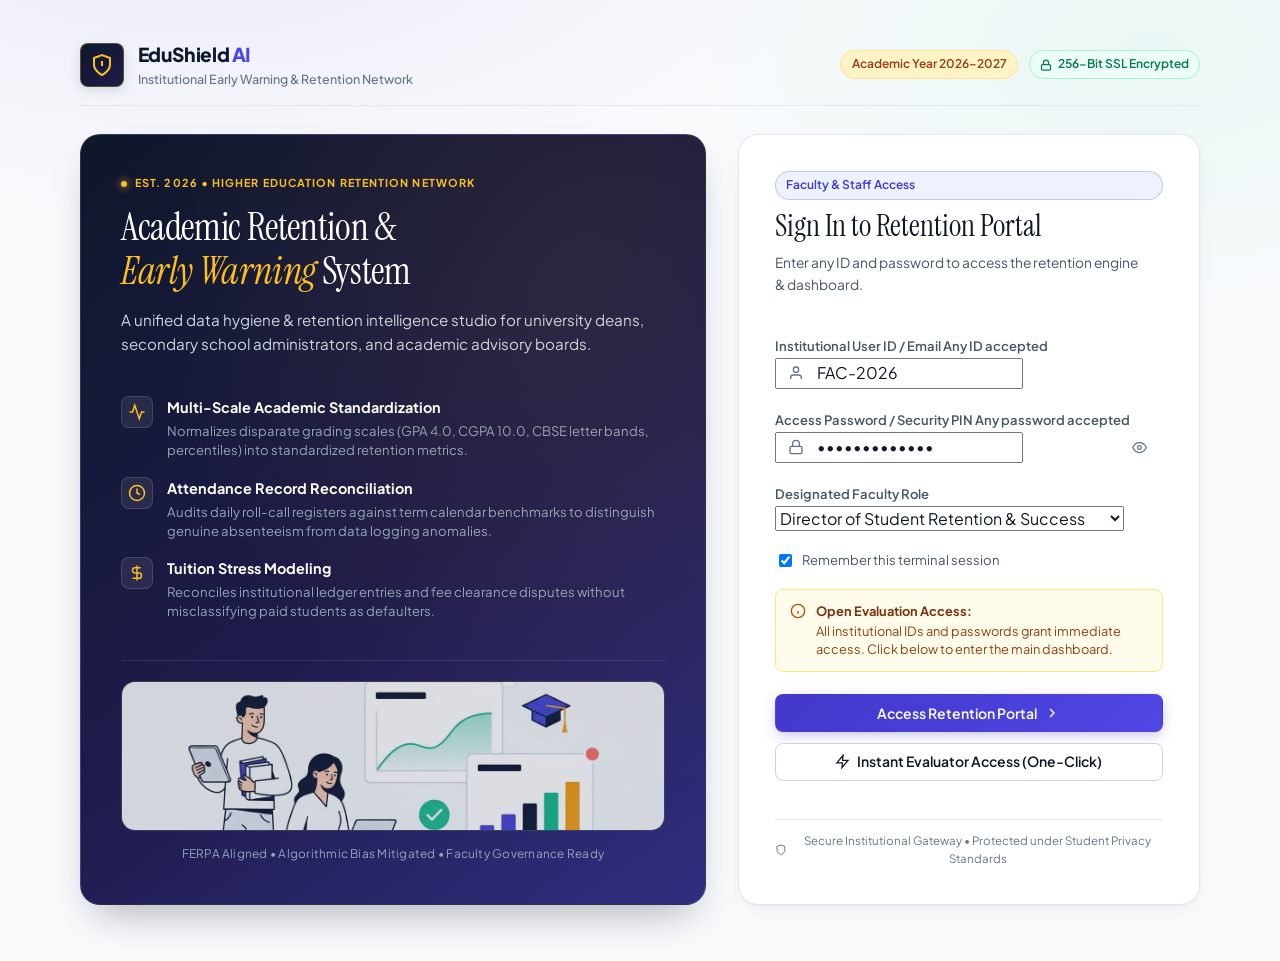
==== commit 0f6163c9: "Fix mobile screen width overflow with universal box-sizing, min-width guards, and scalable SVG" ====
--- a/index.html
+++ b/index.html
@@ -15,7 +15,7 @@
   <link
     href="https://fonts.googleapis.com/css2?family=Instrument+Serif:ital@0;1&family=JetBrains+Mono:wght@400;500;600&family=Plus+Jakarta+Sans:wght@400;500;600;700;800&display=swap"
     rel="stylesheet">
-  <link rel="stylesheet" href="styles.css?v=2.0">
+  <link rel="stylesheet" href="styles.css?v=3.0">
 </head>
 
 <body class="login-page-body">
--- a/styles.css
+++ b/styles.css
@@ -48,9 +48,28 @@
 }
 
 @layer reset {
+  *,
+  *::before,
+  *::after {
+    box-sizing: border-box;
+  }
+
   html {
     box-sizing: border-box;
     scroll-behavior: smooth;
+    max-inline-size: 100%;
+    max-width: 100%;
+    overflow-x: hidden;
+    -webkit-text-size-adjust: 100%;
+  }
+
+  body {
+    max-inline-size: 100%;
+    max-width: 100%;
+    overflow-x: hidden;
+    position: relative;
+    inline-size: 100%;
+    width: 100%;
   }
 
   body, h1, h2, h3, h4, p, figure, ul, ol, dl, dd {
@@ -60,18 +79,24 @@
   img, svg, picture, canvas {
     display: block;
     max-inline-size: 100%;
+    max-width: 100%;
+    height: auto;
   }
 
   button, input, select, textarea {
     font: inherit;
     color: inherit;
+    max-width: 100%;
+    box-sizing: border-box;
   }
 }
 
 @layer base {
   html {
     overflow-x: hidden;
-    max-inline-size: 100vw;
+    max-inline-size: 100%;
+    max-width: 100%;
+    width: 100%;
     -webkit-text-size-adjust: 100%;
   }
 
@@ -85,6 +110,10 @@
     line-height: 1.55;
     min-block-size: 100dvh;
     overflow-x: hidden;
+    max-inline-size: 100%;
+    max-width: 100%;
+    inline-size: 100%;
+    width: 100%;
     -webkit-font-smoothing: antialiased;
   }
 
@@ -129,8 +158,62 @@
   }
 
   .container {
-    inline-size: min(1280px, 100% - 2rem);
+    inline-size: 100%;
+    max-inline-size: 1280px;
+    padding-inline: 1rem;
     margin-inline: auto;
+    box-sizing: border-box;
+  }
+
+  /* Universal anti-overflow guards for grid and flex layouts */
+  .container,
+  .site-header,
+  .hero-card,
+  .control-deck,
+  .control-grid,
+  .kpi-grid,
+  .analytics-bento,
+  .cleaning-hero-strip,
+  .audit-grid,
+  .sandbox-grid,
+  .card,
+  .panel-card,
+  .table-wrapper,
+  .login-portal,
+  .login-container,
+  .login-grid,
+  .login-card,
+  .login-editorial {
+    min-width: 0;
+    max-width: 100%;
+    box-sizing: border-box;
+  }
+
+  .login-grid > *,
+  .hero-card > *,
+  .control-grid > *,
+  .analytics-bento > *,
+  .audit-grid > *,
+  .sandbox-grid > *,
+  .kpi-grid > * {
+    min-width: 0;
+    max-width: 100%;
+    overflow-wrap: break-word;
+  }
+
+  #scatter-chart-container {
+    inline-size: 100%;
+    max-inline-size: 100%;
+    overflow-x: auto;
+    -webkit-overflow-scrolling: touch;
+  }
+
+  #scatter-chart-container svg {
+    inline-size: 100% !important;
+    max-inline-size: 100% !important;
+    min-inline-size: 0 !important;
+    min-width: 0 !important;
+    block-size: auto !important;
   }
 
   /* Header */
@@ -1912,81 +1995,171 @@
 
     /* Dedicated Institutional Login Portal Mobile Overrides */
     .login-portal {
+      inline-size: 100%;
+      max-inline-size: 100%;
       padding-block: 1rem 2rem;
-      padding-inline: 0.75rem;
+      padding-inline: 0.5rem;
       justify-content: flex-start;
+      overflow-x: hidden;
+      box-sizing: border-box;
     }
     .login-container {
+      inline-size: 100%;
+      max-inline-size: 100%;
       gap: 1rem;
+      box-sizing: border-box;
     }
     .login-top-bar {
+      inline-size: 100%;
+      max-inline-size: 100%;
       flex-direction: column;
       align-items: flex-start;
       gap: 0.65rem;
       padding-block-end: 0.75rem;
+      box-sizing: border-box;
+    }
+    .institutional-brand {
+      inline-size: 100%;
+      max-inline-size: 100%;
+      min-width: 0;
+    }
+    .institutional-brand > div {
+      min-width: 0;
+      word-break: break-word;
     }
     .institutional-crest {
       inline-size: 2.25rem;
       block-size: 2.25rem;
+      flex-shrink: 0;
     }
     .institutional-title {
       font-size: 1.05rem;
+      word-break: break-word;
     }
     .institutional-sub {
       font-size: 0.72rem;
+      word-break: break-word;
+    }
+    .institutional-meta {
+      inline-size: 100%;
+      max-inline-size: 100%;
+      flex-wrap: wrap;
+      gap: 0.35rem;
     }
     .badge-classic-gold,
     .institutional-meta .badge {
       font-size: 0.7rem;
       padding: 0.2rem 0.5rem;
+      word-break: break-word;
     }
 
     /* On mobile, elevate login card above editorial background info */
     .login-grid {
-      grid-template-columns: 1fr;
-      gap: 1.25rem;
+      inline-size: 100%;
+      max-inline-size: 100%;
+      grid-template-columns: 100%;
+      gap: 1rem;
+      box-sizing: border-box;
     }
     .login-card {
       order: 1;
-      padding: 1.25rem 1rem;
-      gap: 1.15rem;
+      inline-size: 100%;
+      max-inline-size: 100%;
+      padding: 1.15rem 0.75rem;
+      gap: 1.1rem;
       border-radius: var(--radius-md);
+      box-sizing: border-box;
+      overflow: hidden;
     }
     .login-card-title {
       font-size: clamp(1.35rem, 5vw, 1.65rem);
+      word-break: break-word;
     }
     .login-card-sub {
       font-size: 0.8rem;
+      word-break: break-word;
+    }
+    .field-label {
+      flex-wrap: wrap;
+      gap: 0.2rem;
+    }
+    .input-with-icon {
+      inline-size: 100%;
+      max-inline-size: 100%;
+    }
+    .input-field {
+      inline-size: 100%;
+      max-inline-size: 100%;
+      box-sizing: border-box;
     }
     .login-options-row {
+      inline-size: 100%;
+      max-inline-size: 100%;
       flex-direction: column;
       align-items: flex-start;
       gap: 0.65rem;
+      word-break: break-word;
     }
     .evaluation-callout {
+      inline-size: 100%;
+      max-inline-size: 100%;
       padding: 0.65rem 0.75rem;
       font-size: 0.76rem;
+      box-sizing: border-box;
+    }
+    .callout-text {
+      min-width: 0;
+      word-break: break-word;
     }
     .login-editorial {
       order: 2;
-      padding: 1.25rem 1rem;
+      inline-size: 100%;
+      max-inline-size: 100%;
+      padding: 1.15rem 0.75rem;
       gap: 1.25rem;
       border-radius: var(--radius-md);
+      box-sizing: border-box;
+      overflow: hidden;
+    }
+    .editorial-crest-tag {
+      flex-wrap: wrap;
+      gap: 0.35rem;
+      font-size: 0.6rem;
+      letter-spacing: 0.05em;
+      line-height: 1.4;
+      word-break: break-word;
     }
     .editorial-title {
       font-size: clamp(1.3rem, 5vw, 1.75rem);
+      word-break: break-word;
     }
     .editorial-lead {
       font-size: 0.85rem;
+      word-break: break-word;
+    }
+    .editorial-feature-item {
+      inline-size: 100%;
+      max-inline-size: 100%;
+    }
+    .editorial-feature-item > div {
+      min-width: 0;
+      word-break: break-word;
     }
     .editorial-features {
       gap: 0.85rem;
+      inline-size: 100%;
+      max-inline-size: 100%;
     }
     .editorial-illustration-frame {
+      inline-size: 100%;
+      max-inline-size: 100%;
       max-block-size: 120px;
     }
     .editorial-thumb {
+      inline-size: 100%;
+      max-inline-size: 100%;
       block-size: 120px;
+      object-fit: cover;
     }
   }
 
